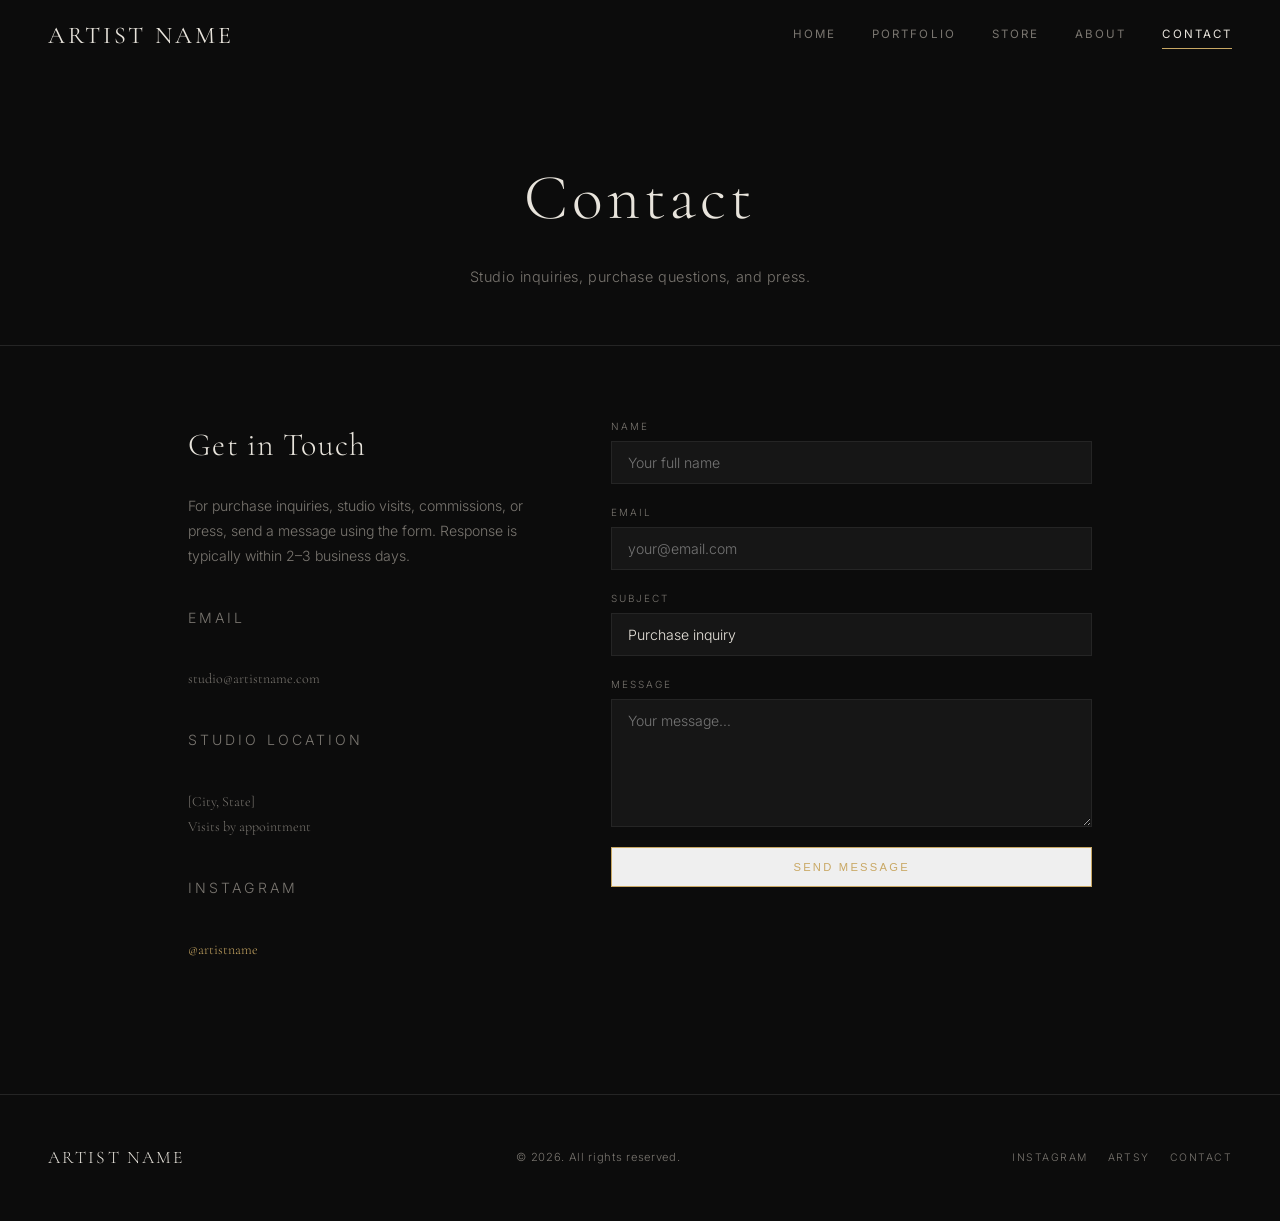
==== contact.html @ f17b755c "starting website, first commit" ====
<!DOCTYPE html>
<html lang="en">
<head>
  <meta charset="UTF-8">
  <meta name="viewport" content="width=device-width, initial-scale=1.0">
  <title>Contact — Artist Name</title>
  <meta name="description" content="Get in touch — studio inquiries, purchase questions, and press.">
  <link rel="icon" href="media/favicon.ico" type="image/x-icon">
  <link rel="stylesheet" href="css/styles.css">
</head>
<body>

  <header class="nav scrolled" id="site-nav" role="banner"></header>
  <nav class="nav-drawer" id="nav-drawer" aria-label="Mobile navigation"></nav>

  <div class="page-header">
    <h1>Contact</h1>
    <p>Studio inquiries, purchase questions, and press.</p>
  </div>

  <main class="contact-layout">

    <!-- INFO -->
    <div class="contact-info">
      <h2>Get in Touch</h2>
      <p>
        For purchase inquiries, studio visits, commissions, or press,
        send a message using the form. Response is typically within 2–3 business days.
      </p>

      <div class="contact-detail">
        <p class="contact-detail-label">Email</p>
        <p class="contact-detail-value">studio@artistname.com</p>
      </div>

      <div class="contact-detail">
        <p class="contact-detail-label">Studio Location</p>
        <p class="contact-detail-value">[City, State]<br>Visits by appointment</p>
      </div>

      <div class="contact-detail">
        <p class="contact-detail-label">Instagram</p>
        <p class="contact-detail-value"><a href="#" style="color: var(--accent);">@artistname</a></p>
      </div>
    </div>

    <!-- FORM -->
    <!--
      For Cloudflare hosting, use Cloudflare Turnstile + a form handler.
      Options:
        • Cloudflare Pages Functions (free) — add /functions/contact.ts
        • Formspree (https://formspree.io) — replace action URL below
        • Web3Forms (https://web3forms.com) — free, no backend needed

      Quick setup with Web3Forms:
        1. Get a free access key at web3forms.com
        2. Replace YOUR_ACCESS_KEY below
        3. Remove the data-fake-submit attribute
    -->
    <form
      class="contact-form"
      id="contact-form"
      action="https://api.web3forms.com/submit"
      method="POST"
      novalidate
    >
      <!-- Web3Forms access key — replace with your key -->
      <input type="hidden" name="access_key" value="YOUR_ACCESS_KEY">
      <input type="hidden" name="subject" id="form-subject-hidden" value="New contact form submission">
      <input type="hidden" name="redirect" value="">
      <!-- Honeypot spam filter -->
      <input type="checkbox" name="botcheck" style="display:none">

      <div class="form-group">
        <label for="name">Name</label>
        <input type="text" id="name" name="name" autocomplete="name" required placeholder="Your full name">
      </div>

      <div class="form-group">
        <label for="email">Email</label>
        <input type="email" id="email" name="email" autocomplete="email" required placeholder="your@email.com">
      </div>

      <div class="form-group">
        <label for="subject">Subject</label>
        <select id="subject" name="subject_category">
          <option value="Purchase inquiry">Purchase inquiry</option>
          <option value="Commission">Commission</option>
          <option value="Studio visit">Studio visit</option>
          <option value="Press / media">Press / media</option>
          <option value="General">General</option>
        </select>
      </div>

      <div class="form-group">
        <label for="message">Message</label>
        <textarea id="message" name="message" required placeholder="Your message…" rows="6"></textarea>
      </div>

      <div class="form-status" id="form-status" role="alert"></div>

      <button type="submit" class="btn" id="form-submit">Send Message</button>
    </form>

  </main>

  <footer class="footer" id="site-footer" role="contentinfo"></footer>

  <script src="js/nav.js"></script>
  <script>
    // Pre-fill subject from URL param (e.g., linked from store)
    (function () {
      const params = new URLSearchParams(location.search);
      const subject = params.get("subject");
      if (subject) {
        const sel = document.getElementById("subject");
        const hidden = document.getElementById("form-subject-hidden");
        // Try to match option
        const opts = [...sel.options];
        const match = opts.find(o => o.value.toLowerCase().includes("purchase"));
        if (subject.toLowerCase().startsWith("purchase") && match) {
          sel.value = match.value;
        }
        // Set textarea hint
        const msg = document.getElementById("message");
        if (msg && !msg.value) {
          msg.placeholder = `I'm interested in: ${subject}`;
        }
        if (hidden) hidden.value = subject;
      }
    })();

    // Form submission with fetch (SPA-style, avoids redirect)
    const form = document.getElementById("contact-form");
    const statusEl = document.getElementById("form-status");
    const submitBtn = document.getElementById("form-submit");

    if (form) {
      form.addEventListener("submit", async (e) => {
        e.preventDefault();

        // Basic validation
        const name = form.name.value.trim();
        const email = form.email.value.trim();
        const message = form.message.value.trim();

        if (!name || !email || !message) {
          statusEl.textContent = "Please fill in all required fields.";
          statusEl.className = "form-status error";
          return;
        }

        if (!/^[^\s@]+@[^\s@]+\.[^\s@]+$/.test(email)) {
          statusEl.textContent = "Please enter a valid email address.";
          statusEl.className = "form-status error";
          return;
        }

        submitBtn.disabled = true;
        submitBtn.textContent = "Sending…";

        try {
          const data = new FormData(form);
          const res = await fetch(form.action, {
            method: "POST",
            body: data,
            headers: { Accept: "application/json" }
          });

          if (res.ok) {
            form.reset();
            statusEl.textContent = "Thank you — your message has been sent. I'll be in touch soon.";
            statusEl.className = "form-status success";
          } else {
            throw new Error("Server error");
          }
        } catch {
          statusEl.textContent = "Something went wrong. Please email directly at studio@artistname.com";
          statusEl.className = "form-status error";
        }

        submitBtn.disabled = false;
        submitBtn.textContent = "Send Message";
        statusEl.scrollIntoView({ behavior: "smooth", block: "nearest" });
      });
    }
  </script>
</body>
</html>
---- css/styles.css ----
/* =========================================================
   INDIGO — Artist Gallery
   ========================================================= */

@import url('https://fonts.googleapis.com/css2?family=Cormorant+Garamond:ital,wght@0,300;0,400;0,600;1,300;1,400&family=Inter:wght@300;400;500&display=swap');

/* ----- Reset & Base ----- */
*, *::before, *::after { box-sizing: border-box; margin: 0; padding: 0; }

:root {
  --bg:          #0c0c0c;
  --bg-card:     #161616;
  --bg-overlay:  rgba(12, 12, 12, 0.55);
  --text:        #e8e4dc;
  --text-muted:  #7a7670;
  --accent:      #c9a864;
  --accent-dim:  rgba(201, 168, 100, 0.15);
  --border:      #252525;
  --nav-h:       72px;

  --serif: 'Cormorant Garamond', Georgia, serif;
  --sans:  'Inter', system-ui, sans-serif;
}

html { scroll-behavior: smooth; }

body {
  background: var(--bg);
  color: var(--text);
  font-family: var(--sans);
  font-size: 15px;
  font-weight: 300;
  line-height: 1.7;
  -webkit-font-smoothing: antialiased;
}

a { color: inherit; text-decoration: none; }
img { display: block; max-width: 100%; }
ul { list-style: none; }

/* ----- Typography ----- */
h1, h2, h3, h4 {
  font-family: var(--serif);
  font-weight: 300;
  letter-spacing: 0.02em;
}

/* ----- Scrollbar ----- */
::-webkit-scrollbar { width: 6px; }
::-webkit-scrollbar-track { background: var(--bg); }
::-webkit-scrollbar-thumb { background: var(--border); border-radius: 3px; }

/* =========================================================
   NAVIGATION
   ========================================================= */
.nav {
  position: fixed;
  top: 0; left: 0; right: 0;
  z-index: 100;
  height: var(--nav-h);
  display: flex;
  align-items: center;
  justify-content: space-between;
  padding: 0 48px;
  transition: background 0.4s, border-bottom 0.4s;
}

.nav.scrolled {
  background: rgba(12, 12, 12, 0.96);
  border-bottom: 1px solid var(--border);
  backdrop-filter: blur(12px);
}

.nav-logo {
  font-family: var(--serif);
  font-size: 1.5rem;
  font-weight: 400;
  letter-spacing: 0.12em;
  text-transform: uppercase;
  color: var(--text);
  transition: color 0.2s;
}
.nav-logo:hover { color: var(--accent); }

.nav-links {
  display: flex;
  gap: 36px;
  align-items: center;
}

.nav-links a {
  font-size: 0.72rem;
  font-weight: 400;
  letter-spacing: 0.18em;
  text-transform: uppercase;
  color: var(--text-muted);
  position: relative;
  padding-bottom: 2px;
  transition: color 0.2s;
}

.nav-links a::after {
  content: '';
  position: absolute;
  bottom: -2px; left: 0;
  width: 0; height: 1px;
  background: var(--accent);
  transition: width 0.3s;
}

.nav-links a:hover,
.nav-links a.active {
  color: var(--text);
}

.nav-links a:hover::after,
.nav-links a.active::after {
  width: 100%;
}

/* Hamburger */
.nav-toggle {
  display: none;
  flex-direction: column;
  gap: 5px;
  cursor: pointer;
  padding: 4px;
  background: none;
  border: none;
}
.nav-toggle span {
  display: block;
  width: 24px; height: 1px;
  background: var(--text);
  transition: transform 0.3s, opacity 0.3s;
}
.nav-toggle.open span:nth-child(1) { transform: translateY(6px) rotate(45deg); }
.nav-toggle.open span:nth-child(2) { opacity: 0; }
.nav-toggle.open span:nth-child(3) { transform: translateY(-6px) rotate(-45deg); }

/* Mobile nav drawer */
.nav-drawer {
  display: none;
  position: fixed;
  top: var(--nav-h); left: 0; right: 0;
  background: rgba(12, 12, 12, 0.98);
  border-bottom: 1px solid var(--border);
  padding: 32px 48px;
  z-index: 99;
  flex-direction: column;
  gap: 24px;
  backdrop-filter: blur(12px);
}
.nav-drawer a {
  font-size: 0.85rem;
  letter-spacing: 0.18em;
  text-transform: uppercase;
  color: var(--text-muted);
  transition: color 0.2s;
}
.nav-drawer a:hover, .nav-drawer a.active { color: var(--text); }
.nav-drawer.open { display: flex; }

/* =========================================================
   HERO — Homepage
   ========================================================= */
.hero {
  position: relative;
  height: 100vh;
  min-height: 600px;
  display: flex;
  flex-direction: column;
  align-items: center;
  justify-content: center;
  text-align: center;
  overflow: hidden;
}

.hero-bg {
  position: absolute;
  inset: 0;
  background-image: url('../media/hero.jpg');
  background-size: cover;
  background-position: center;
  transform: scale(1.05);
  transition: transform 8s ease-out;
}

.hero-bg.loaded { transform: scale(1); }

.hero-overlay {
  position: absolute;
  inset: 0;
  background: linear-gradient(
    to bottom,
    rgba(12,12,12,0.3) 0%,
    rgba(12,12,12,0.5) 60%,
    rgba(12,12,12,0.85) 100%
  );
}

.hero-content {
  position: relative;
  z-index: 2;
  padding: 0 24px;
  max-width: 720px;
}

.hero-eyebrow {
  font-size: 0.68rem;
  letter-spacing: 0.28em;
  text-transform: uppercase;
  color: var(--accent);
  margin-bottom: 20px;
}

.hero-title {
  font-size: clamp(3.5rem, 8vw, 6.5rem);
  font-weight: 300;
  line-height: 1.05;
  letter-spacing: 0.06em;
  margin-bottom: 24px;
}

.hero-descriptor {
  font-size: 1rem;
  font-weight: 300;
  line-height: 1.8;
  color: rgba(232, 228, 220, 0.75);
  max-width: 480px;
  margin: 0 auto 40px;
}

.btn {
  display: inline-block;
  padding: 13px 36px;
  font-size: 0.7rem;
  font-weight: 400;
  letter-spacing: 0.2em;
  text-transform: uppercase;
  border: 1px solid var(--accent);
  color: var(--accent);
  transition: background 0.25s, color 0.25s;
}
.btn:hover {
  background: var(--accent);
  color: var(--bg);
}

.btn-ghost {
  border-color: rgba(232,228,220,0.4);
  color: var(--text);
}
.btn-ghost:hover {
  background: rgba(232,228,220,0.08);
}

/* Scroll indicator */
.hero-scroll {
  position: absolute;
  bottom: 36px;
  left: 50%;
  transform: translateX(-50%);
  z-index: 2;
  display: flex;
  flex-direction: column;
  align-items: center;
  gap: 8px;
  color: var(--text-muted);
  font-size: 0.62rem;
  letter-spacing: 0.2em;
  text-transform: uppercase;
  animation: fadeInUp 1.5s 1s both;
}

.hero-scroll-line {
  width: 1px;
  height: 48px;
  background: linear-gradient(to bottom, var(--accent), transparent);
  animation: scrollPulse 2s 1.5s infinite;
}

@keyframes scrollPulse {
  0%, 100% { opacity: 0.4; transform: scaleY(1); }
  50% { opacity: 1; transform: scaleY(1.1); }
}

@keyframes fadeInUp {
  from { opacity: 0; transform: translateX(-50%) translateY(16px); }
  to   { opacity: 1; transform: translateX(-50%) translateY(0); }
}

/* =========================================================
   FEATURED PREVIEW — Homepage
   ========================================================= */
.section {
  padding: 96px 48px;
}

.section-header {
  text-align: center;
  margin-bottom: 64px;
}

.section-label {
  font-size: 0.65rem;
  letter-spacing: 0.28em;
  text-transform: uppercase;
  color: var(--accent);
  margin-bottom: 14px;
}

.section-title {
  font-size: clamp(2rem, 4vw, 3rem);
  font-weight: 300;
  letter-spacing: 0.04em;
}

.section-rule {
  width: 48px;
  height: 1px;
  background: var(--accent);
  margin: 20px auto 0;
}

/* Featured grid: homepage spotlight */
.featured-grid {
  display: grid;
  grid-template-columns: 1fr 1fr;
  gap: 2px;
  max-width: 1100px;
  margin: 0 auto 64px;
}

.featured-item {
  position: relative;
  aspect-ratio: 4/5;
  overflow: hidden;
  cursor: pointer;
}

.featured-item:first-child {
  grid-row: span 2;
  aspect-ratio: auto;
}

.featured-item img {
  width: 100%; height: 100%;
  object-fit: cover;
  transition: transform 0.7s cubic-bezier(0.25, 0.46, 0.45, 0.94);
}

.featured-item:hover img { transform: scale(1.04); }

.featured-item-overlay {
  position: absolute;
  inset: 0;
  background: linear-gradient(to top, rgba(12,12,12,0.75) 0%, transparent 50%);
  opacity: 0;
  transition: opacity 0.4s;
  display: flex;
  align-items: flex-end;
  padding: 28px;
}

.featured-item:hover .featured-item-overlay { opacity: 1; }

.featured-item-info h3 {
  font-size: 1.2rem;
  font-weight: 300;
  margin-bottom: 4px;
}

.featured-item-info span {
  font-size: 0.7rem;
  letter-spacing: 0.1em;
  color: var(--accent);
}

.section-cta { text-align: center; }

/* =========================================================
   PAGE HEADER — inner pages
   ========================================================= */
.page-header {
  padding-top: calc(var(--nav-h) + 72px);
  padding-bottom: 56px;
  text-align: center;
  border-bottom: 1px solid var(--border);
  margin-bottom: 72px;
}

.page-header h1 {
  font-size: clamp(2.5rem, 5vw, 4rem);
  font-weight: 300;
  letter-spacing: 0.06em;
  margin-bottom: 12px;
}

.page-header p {
  font-size: 0.9rem;
  color: var(--text-muted);
  max-width: 480px;
  margin: 0 auto;
  letter-spacing: 0.04em;
}

/* =========================================================
   STORE PAGE
   ========================================================= */
.store-grid {
  display: grid;
  grid-template-columns: repeat(3, 1fr);
  gap: 40px 28px;
  max-width: 1200px;
  margin: 0 auto;
  padding: 0 48px 96px;
}

.store-card {
  display: flex;
  flex-direction: column;
  cursor: pointer;
}

.store-card-image {
  position: relative;
  overflow: hidden;
  aspect-ratio: 3/4;
  margin-bottom: 18px;
  background: var(--bg-card);
}

.store-card-image img {
  width: 100%; height: 100%;
  object-fit: cover;
  transition: transform 0.6s cubic-bezier(0.25, 0.46, 0.45, 0.94);
}

.store-card:hover .store-card-image img { transform: scale(1.05); }

.store-card-badge {
  position: absolute;
  top: 14px; left: 14px;
  font-size: 0.6rem;
  letter-spacing: 0.16em;
  text-transform: uppercase;
  padding: 5px 10px;
  background: var(--bg);
  color: var(--text-muted);
}

.store-card-badge.sold {
  background: rgba(201,168,100,0.12);
  color: var(--accent);
}

.store-card-body { flex: 1; display: flex; flex-direction: column; }

.store-card-title {
  font-family: var(--serif);
  font-size: 1.2rem;
  font-weight: 400;
  margin-bottom: 4px;
}

.store-card-medium {
  font-size: 0.7rem;
  letter-spacing: 0.1em;
  color: var(--text-muted);
  margin-bottom: 10px;
  text-transform: uppercase;
}

.store-card-desc {
  font-size: 0.82rem;
  color: var(--text-muted);
  line-height: 1.65;
  margin-bottom: 18px;
  flex: 1;
}

.store-card-footer {
  display: flex;
  align-items: center;
  justify-content: space-between;
  margin-top: auto;
  padding-top: 14px;
  border-top: 1px solid var(--border);
}

.store-card-price {
  font-family: var(--serif);
  font-size: 1.3rem;
  font-weight: 300;
  color: var(--text);
}

.store-card-price.sold-price {
  color: var(--text-muted);
  text-decoration: line-through;
  font-size: 1rem;
}

.btn-sm {
  padding: 8px 20px;
  font-size: 0.65rem;
  letter-spacing: 0.18em;
  text-transform: uppercase;
  border: 1px solid var(--accent);
  color: var(--accent);
  transition: background 0.2s, color 0.2s;
  cursor: pointer;
  background: none;
  font-family: var(--sans);
  font-weight: 400;
}
.btn-sm:hover { background: var(--accent); color: var(--bg); }
.btn-sm:disabled {
  border-color: var(--border);
  color: var(--text-muted);
  cursor: not-allowed;
}

/* Store modal / lightbox */
.store-modal {
  display: none;
  position: fixed;
  inset: 0;
  z-index: 200;
  background: rgba(12,12,12,0.94);
  align-items: center;
  justify-content: center;
  padding: 24px;
  backdrop-filter: blur(8px);
}
.store-modal.open { display: flex; }

.store-modal-inner {
  display: grid;
  grid-template-columns: 1fr 1fr;
  gap: 0;
  max-width: 900px;
  width: 100%;
  background: var(--bg-card);
  border: 1px solid var(--border);
  max-height: 90vh;
  overflow: hidden;
}

.store-modal-image {
  position: relative;
  aspect-ratio: 3/4;
  overflow: hidden;
}
.store-modal-image img {
  width: 100%; height: 100%;
  object-fit: cover;
}

.store-modal-body {
  padding: 48px 40px;
  display: flex;
  flex-direction: column;
  overflow-y: auto;
}

.store-modal-close {
  position: absolute;
  top: 20px; right: 20px;
  z-index: 10;
  background: none;
  border: none;
  color: var(--text);
  font-size: 1.5rem;
  cursor: pointer;
  line-height: 1;
  opacity: 0.6;
  transition: opacity 0.2s;
}
.store-modal-close:hover { opacity: 1; }

.store-modal-title {
  font-size: 1.8rem;
  font-weight: 300;
  margin-bottom: 8px;
}

.store-modal-meta {
  font-size: 0.7rem;
  letter-spacing: 0.12em;
  text-transform: uppercase;
  color: var(--text-muted);
  margin-bottom: 24px;
}

.store-modal-desc {
  font-size: 0.88rem;
  line-height: 1.75;
  color: rgba(232,228,220,0.75);
  margin-bottom: 32px;
  flex: 1;
}

.store-modal-price {
  font-family: var(--serif);
  font-size: 2rem;
  font-weight: 300;
  margin-bottom: 20px;
}

/* =========================================================
   PORTFOLIO PAGE
   ========================================================= */
.portfolio-filters {
  display: flex;
  justify-content: center;
  gap: 8px;
  flex-wrap: wrap;
  padding: 0 48px;
  margin-bottom: 56px;
}

.filter-btn {
  font-size: 0.65rem;
  letter-spacing: 0.18em;
  text-transform: uppercase;
  padding: 8px 20px;
  border: 1px solid var(--border);
  color: var(--text-muted);
  background: none;
  cursor: pointer;
  font-family: var(--sans);
  font-weight: 400;
  transition: all 0.2s;
}
.filter-btn:hover { border-color: var(--text-muted); color: var(--text); }
.filter-btn.active {
  border-color: var(--accent);
  color: var(--accent);
  background: var(--accent-dim);
}

.portfolio-grid {
  columns: 4;
  column-gap: 6px;
  padding: 0 48px 96px;
  max-width: 1400px;
  margin: 0 auto;
}

.portfolio-item {
  break-inside: avoid;
  margin-bottom: 6px;
  position: relative;
  overflow: hidden;
  cursor: pointer;
  background: var(--bg-card);
  transition: opacity 0.4s;
}

.portfolio-item.hidden { display: none; }

.portfolio-item img {
  width: 100%;
  display: block;
  transition: transform 0.6s cubic-bezier(0.25, 0.46, 0.45, 0.94);
}

.portfolio-item:hover img { transform: scale(1.04); }

.portfolio-item-overlay {
  position: absolute;
  inset: 0;
  background: rgba(12,12,12,0.7);
  opacity: 0;
  transition: opacity 0.35s;
  display: flex;
  flex-direction: column;
  align-items: center;
  justify-content: center;
  text-align: center;
  padding: 20px;
  gap: 6px;
}

.portfolio-item:hover .portfolio-item-overlay { opacity: 1; }

.portfolio-item-title {
  font-family: var(--serif);
  font-size: 1.1rem;
  font-weight: 300;
}

.portfolio-item-medium {
  font-size: 0.62rem;
  letter-spacing: 0.16em;
  text-transform: uppercase;
  color: var(--accent);
}

.portfolio-item-desc {
  font-size: 0.75rem;
  color: rgba(232,228,220,0.7);
  margin-top: 4px;
  line-height: 1.5;
}

/* Portfolio lightbox */
.lightbox {
  display: none;
  position: fixed;
  inset: 0;
  z-index: 200;
  background: rgba(12,12,12,0.97);
  align-items: center;
  justify-content: center;
  padding: 24px;
}
.lightbox.open { display: flex; }

.lightbox-inner {
  position: relative;
  max-width: 900px;
  max-height: 90vh;
  width: 100%;
  display: flex;
  flex-direction: column;
  align-items: center;
}

.lightbox-inner img {
  max-height: 75vh;
  max-width: 100%;
  object-fit: contain;
}

.lightbox-caption {
  margin-top: 20px;
  text-align: center;
}

.lightbox-caption h3 {
  font-size: 1.3rem;
  font-weight: 300;
  margin-bottom: 4px;
}

.lightbox-caption p {
  font-size: 0.72rem;
  letter-spacing: 0.14em;
  text-transform: uppercase;
  color: var(--text-muted);
}

.lightbox-close {
  position: absolute;
  top: -16px; right: 0;
  background: none;
  border: none;
  color: var(--text);
  font-size: 1.5rem;
  cursor: pointer;
  opacity: 0.6;
  transition: opacity 0.2s;
}
.lightbox-close:hover { opacity: 1; }

.lightbox-nav {
  position: absolute;
  top: 50%;
  transform: translateY(-50%);
  background: none;
  border: 1px solid var(--border);
  color: var(--text);
  font-size: 1.2rem;
  padding: 12px 16px;
  cursor: pointer;
  opacity: 0.5;
  transition: opacity 0.2s, border-color 0.2s;
}
.lightbox-nav:hover { opacity: 1; border-color: var(--accent); }
.lightbox-prev { left: -64px; }
.lightbox-next { right: -64px; }

/* =========================================================
   ABOUT PAGE
   ========================================================= */
.about-layout {
  display: grid;
  grid-template-columns: 1fr 1fr;
  gap: 80px;
  max-width: 1100px;
  margin: 0 auto;
  padding: 0 48px 96px;
  align-items: start;
}

.about-image {
  position: sticky;
  top: calc(var(--nav-h) + 32px);
  aspect-ratio: 3/4;
  overflow: hidden;
  background: var(--bg-card);
}

.about-image img {
  width: 100%; height: 100%;
  object-fit: cover;
}

.about-content h2 {
  font-size: clamp(2rem, 3.5vw, 2.8rem);
  font-weight: 300;
  letter-spacing: 0.04em;
  margin-bottom: 8px;
}

.about-content .about-sub {
  font-size: 0.7rem;
  letter-spacing: 0.2em;
  text-transform: uppercase;
  color: var(--accent);
  margin-bottom: 36px;
}

.about-content p {
  font-size: 0.92rem;
  line-height: 1.85;
  color: rgba(232,228,220,0.8);
  margin-bottom: 20px;
}

.about-rule {
  width: 40px;
  height: 1px;
  background: var(--accent);
  margin: 36px 0;
}

.about-facts {
  display: grid;
  grid-template-columns: 1fr 1fr;
  gap: 24px;
  margin-top: 40px;
}

.about-fact-label {
  font-size: 0.62rem;
  letter-spacing: 0.2em;
  text-transform: uppercase;
  color: var(--text-muted);
  margin-bottom: 4px;
}

.about-fact-value {
  font-family: var(--serif);
  font-size: 1rem;
}

/* =========================================================
   CONTACT PAGE
   ========================================================= */
.contact-layout {
  display: grid;
  grid-template-columns: 1fr 1.4fr;
  gap: 80px;
  max-width: 1000px;
  margin: 0 auto;
  padding: 0 48px 96px;
}

.contact-info h2 {
  font-size: 2rem;
  font-weight: 300;
  letter-spacing: 0.04em;
  margin-bottom: 20px;
}

.contact-info p {
  font-size: 0.88rem;
  line-height: 1.8;
  color: var(--text-muted);
  margin-bottom: 36px;
}

.contact-detail {
  margin-bottom: 24px;
}

.contact-detail-label {
  font-size: 0.6rem;
  letter-spacing: 0.22em;
  text-transform: uppercase;
  color: var(--accent);
  margin-bottom: 4px;
}

.contact-detail-value {
  font-family: var(--serif);
  font-size: 1rem;
}

/* Form */
.contact-form {
  display: flex;
  flex-direction: column;
  gap: 20px;
}

.form-group {
  display: flex;
  flex-direction: column;
  gap: 6px;
}

.form-group label {
  font-size: 0.62rem;
  letter-spacing: 0.2em;
  text-transform: uppercase;
  color: var(--text-muted);
}

.form-group input,
.form-group select,
.form-group textarea {
  background: var(--bg-card);
  border: 1px solid var(--border);
  color: var(--text);
  padding: 12px 16px;
  font-family: var(--sans);
  font-size: 0.88rem;
  font-weight: 300;
  outline: none;
  transition: border-color 0.2s;
  -webkit-appearance: none;
}

.form-group input:focus,
.form-group select:focus,
.form-group textarea:focus {
  border-color: var(--accent);
}

.form-group textarea {
  resize: vertical;
  min-height: 120px;
}

.form-group select option { background: var(--bg-card); }

.form-status {
  font-size: 0.8rem;
  padding: 12px;
  display: none;
}
.form-status.success {
  display: block;
  border: 1px solid rgba(201,168,100,0.3);
  color: var(--accent);
}
.form-status.error {
  display: block;
  border: 1px solid rgba(200,80,80,0.3);
  color: #c85050;
}

/* =========================================================
   FOOTER
   ========================================================= */
.footer {
  border-top: 1px solid var(--border);
  padding: 48px;
  display: flex;
  align-items: center;
  justify-content: space-between;
}

.footer-logo {
  font-family: var(--serif);
  font-size: 1.1rem;
  letter-spacing: 0.12em;
  text-transform: uppercase;
}

.footer-copy {
  font-size: 0.7rem;
  color: var(--text-muted);
  letter-spacing: 0.06em;
}

.footer-social {
  display: flex;
  gap: 20px;
}

.footer-social a {
  font-size: 0.65rem;
  letter-spacing: 0.14em;
  text-transform: uppercase;
  color: var(--text-muted);
  transition: color 0.2s;
}
.footer-social a:hover { color: var(--accent); }

/* =========================================================
   UTILITIES
   ========================================================= */
.visually-hidden {
  position: absolute;
  width: 1px; height: 1px;
  overflow: hidden;
  clip: rect(0,0,0,0);
  white-space: nowrap;
}

/* =========================================================
   RESPONSIVE
   ========================================================= */
@media (max-width: 1024px) {
  .store-grid { grid-template-columns: repeat(2, 1fr); }
  .portfolio-grid { columns: 3; }
  .about-layout { grid-template-columns: 1fr; gap: 48px; }
  .about-image { position: static; aspect-ratio: 4/3; }
  .store-modal-inner { grid-template-columns: 1fr; }
  .store-modal-image { aspect-ratio: 16/9; }
  .lightbox-prev { left: -8px; }
  .lightbox-next { right: -8px; }
}

@media (max-width: 768px) {
  .nav { padding: 0 24px; }
  .nav-links { display: none; }
  .nav-toggle { display: flex; }

  .section { padding: 72px 24px; }

  .featured-grid { grid-template-columns: 1fr; }
  .featured-item:first-child { grid-row: span 1; aspect-ratio: 3/4; }

  .store-grid {
    grid-template-columns: 1fr;
    padding: 0 24px 72px;
  }

  .portfolio-grid {
    columns: 2;
    padding: 0 24px 72px;
  }
  .portfolio-filters { padding: 0 24px; }

  .about-layout,
  .contact-layout {
    grid-template-columns: 1fr;
    padding: 0 24px 72px;
    gap: 48px;
  }

  .about-facts { grid-template-columns: 1fr; }

  .page-header { padding-top: calc(var(--nav-h) + 40px); }

  .footer {
    flex-direction: column;
    gap: 20px;
    text-align: center;
    padding: 36px 24px;
  }
}

@media (max-width: 480px) {
  .portfolio-grid { columns: 1; }
  .store-modal-inner { margin: 0; }
}
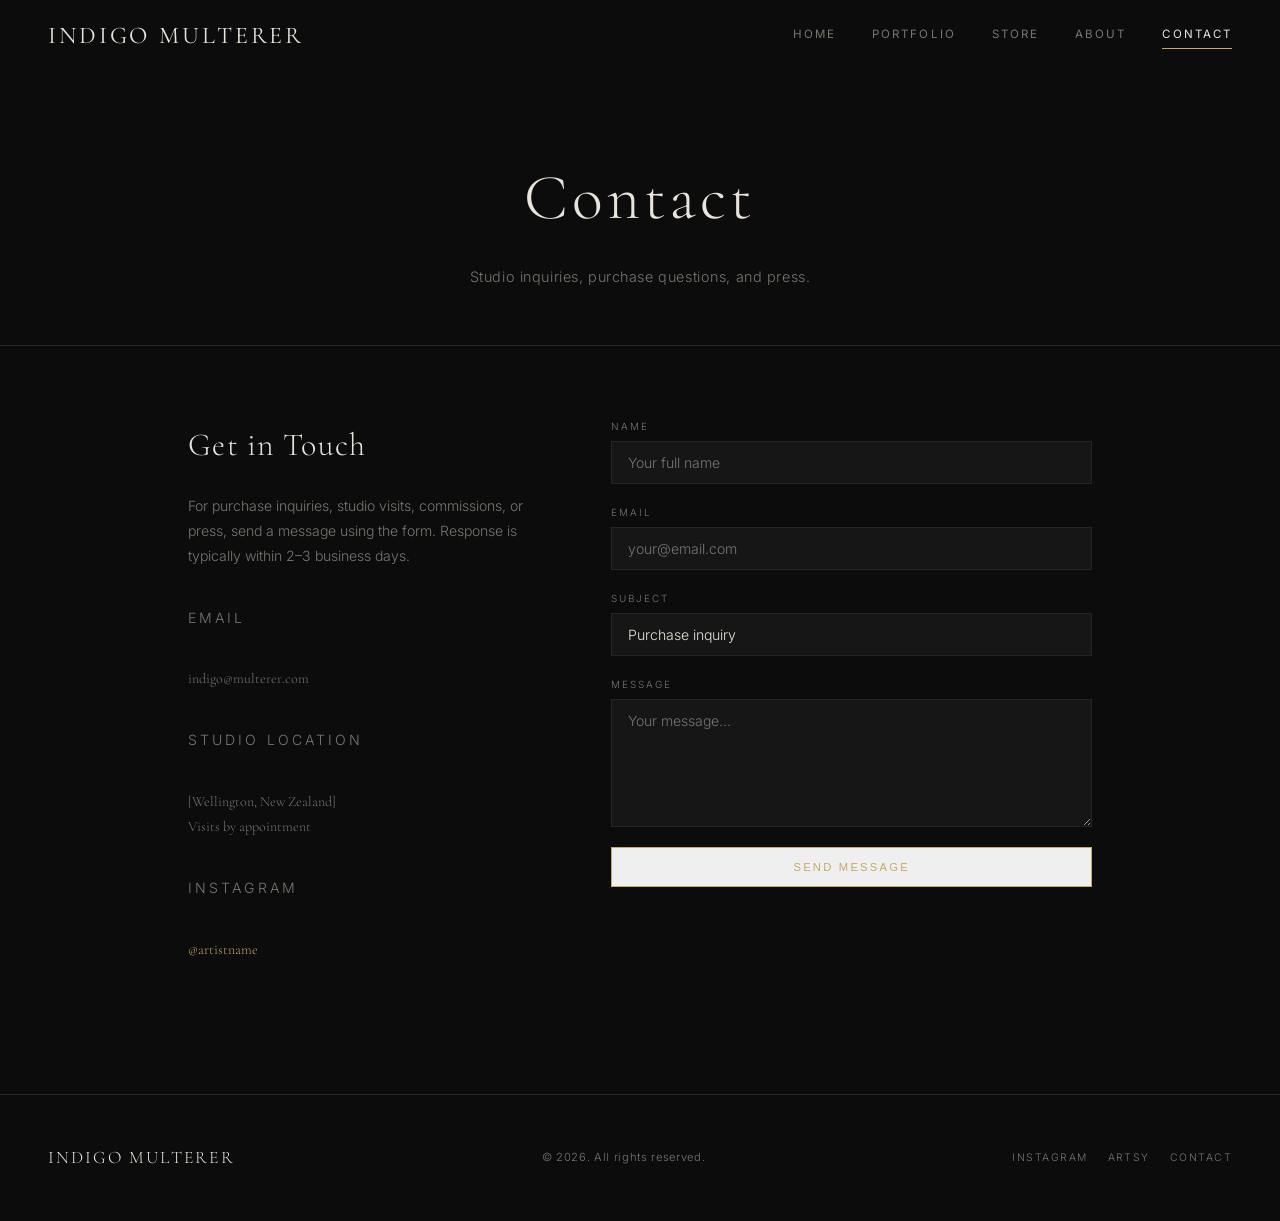
==== commit 074260ae: "added artwork and customized some of pages" ====
--- a/contact.html
+++ b/contact.html
@@ -3,7 +3,7 @@
 <head>
   <meta charset="UTF-8">
   <meta name="viewport" content="width=device-width, initial-scale=1.0">
-  <title>Contact — Artist Name</title>
+  <title>Contact — Indigo Multerer</title>
   <meta name="description" content="Get in touch — studio inquiries, purchase questions, and press.">
   <link rel="icon" href="media/favicon.ico" type="image/x-icon">
   <link rel="stylesheet" href="css/styles.css">
@@ -30,12 +30,12 @@
 
       <div class="contact-detail">
         <p class="contact-detail-label">Email</p>
-        <p class="contact-detail-value">studio@artistname.com</p>
+        <p class="contact-detail-value">indigo@multerer.com</p>
       </div>
 
       <div class="contact-detail">
         <p class="contact-detail-label">Studio Location</p>
-        <p class="contact-detail-value">[City, State]<br>Visits by appointment</p>
+        <p class="contact-detail-value">[Wellington, New Zealand]<br>Visits by appointment</p>
       </div>
 
       <div class="contact-detail">
--- a/css/styles.css
+++ b/css/styles.css
@@ -179,7 +179,7 @@
 .hero-bg {
   position: absolute;
   inset: 0;
-  background-image: url('../media/hero.jpg');
+  background-image: url('../media/hero.png');
   background-size: cover;
   background-position: center;
   transform: scale(1.05);
